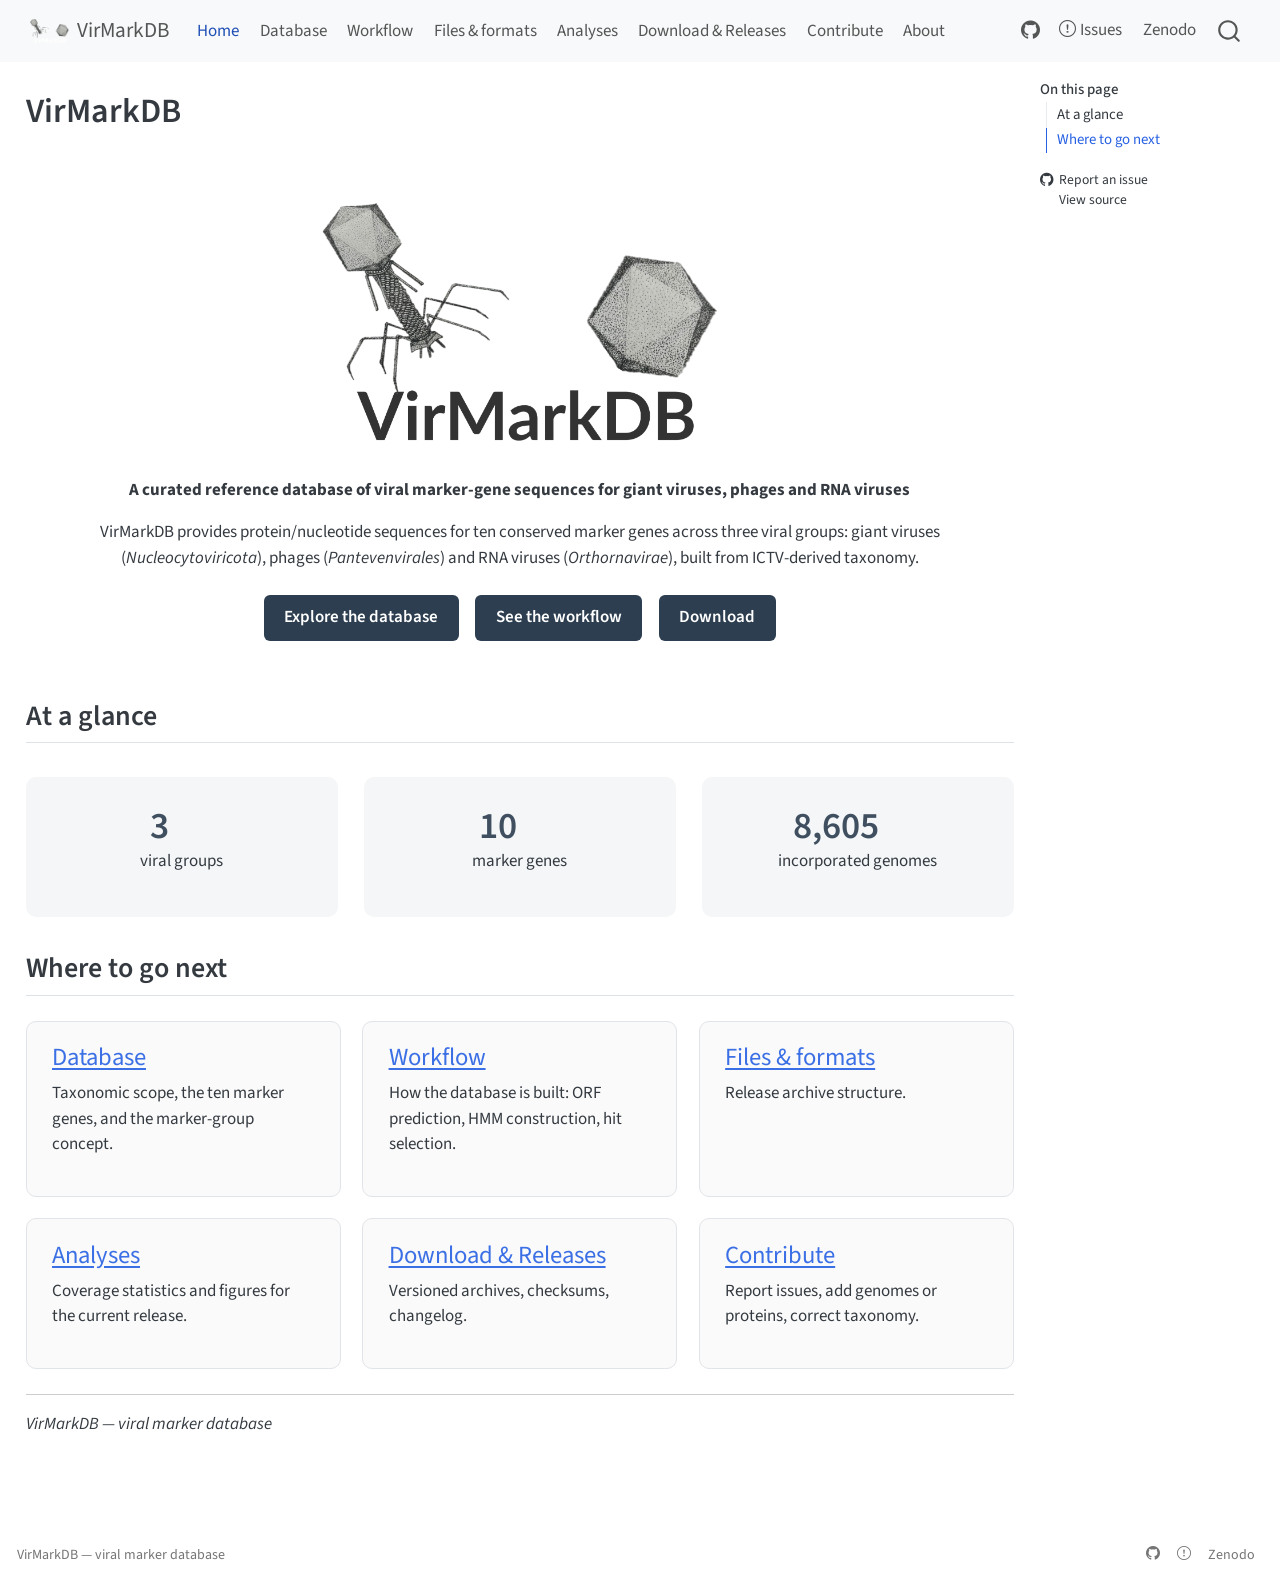
==== index.html @ 1d1b0b6d "Built site for gh-pages" ====
<!DOCTYPE html>
<html xmlns="http://www.w3.org/1999/xhtml" lang="en" xml:lang="en"><head>

<meta charset="utf-8">
<meta name="generator" content="quarto-1.6.42">

<meta name="viewport" content="width=device-width, initial-scale=1.0, user-scalable=yes">


<title>VirMarkDB</title>
<style>
code{white-space: pre-wrap;}
span.smallcaps{font-variant: small-caps;}
div.columns{display: flex; gap: min(4vw, 1.5em);}
div.column{flex: auto; overflow-x: auto;}
div.hanging-indent{margin-left: 1.5em; text-indent: -1.5em;}
ul.task-list{list-style: none;}
ul.task-list li input[type="checkbox"] {
  width: 0.8em;
  margin: 0 0.8em 0.2em -1em; /* quarto-specific, see https://github.com/quarto-dev/quarto-cli/issues/4556 */ 
  vertical-align: middle;
}
</style>


<script src="site_libs/quarto-nav/quarto-nav.js"></script>
<script src="site_libs/quarto-nav/headroom.min.js"></script>
<script src="site_libs/clipboard/clipboard.min.js"></script>
<script src="site_libs/quarto-search/autocomplete.umd.js"></script>
<script src="site_libs/quarto-search/fuse.min.js"></script>
<script src="site_libs/quarto-search/quarto-search.js"></script>
<meta name="quarto:offset" content="./">
<link href="./assets/logo_virmark_blank.png" rel="icon" type="image/png">
<script src="site_libs/quarto-html/quarto.js"></script>
<script src="site_libs/quarto-html/popper.min.js"></script>
<script src="site_libs/quarto-html/tippy.umd.min.js"></script>
<script src="site_libs/quarto-html/anchor.min.js"></script>
<link href="site_libs/quarto-html/tippy.css" rel="stylesheet">
<link href="site_libs/quarto-html/quarto-syntax-highlighting-2f5df379a58b258e96c21c0638c20c03.css" rel="stylesheet" id="quarto-text-highlighting-styles">
<script src="site_libs/bootstrap/bootstrap.min.js"></script>
<link href="site_libs/bootstrap/bootstrap-icons.css" rel="stylesheet">
<link href="site_libs/bootstrap/bootstrap-a5e256e5356073c5be481d0d0d0ba44e.min.css" rel="stylesheet" append-hash="true" id="quarto-bootstrap" data-mode="light">
<script id="quarto-search-options" type="application/json">{
  "location": "navbar",
  "copy-button": false,
  "collapse-after": 3,
  "panel-placement": "end",
  "type": "overlay",
  "limit": 50,
  "keyboard-shortcut": [
    "f",
    "/",
    "s"
  ],
  "show-item-context": false,
  "language": {
    "search-no-results-text": "No results",
    "search-matching-documents-text": "matching documents",
    "search-copy-link-title": "Copy link to search",
    "search-hide-matches-text": "Hide additional matches",
    "search-more-match-text": "more match in this document",
    "search-more-matches-text": "more matches in this document",
    "search-clear-button-title": "Clear",
    "search-text-placeholder": "",
    "search-detached-cancel-button-title": "Cancel",
    "search-submit-button-title": "Submit",
    "search-label": "Search"
  }
}</script>


<link rel="stylesheet" href="styles.css">
</head>

<body class="nav-fixed">

<div id="quarto-search-results"></div>
  <header id="quarto-header" class="headroom fixed-top">
    <nav class="navbar navbar-expand-lg " data-bs-theme="dark">
      <div class="navbar-container container-fluid">
      <div class="navbar-brand-container mx-auto">
    <a href="./index.html" class="navbar-brand navbar-brand-logo">
    <img src="./assets/logo_virmark_blank.png" alt="" class="navbar-logo">
    </a>
    <a class="navbar-brand" href="./index.html">
    <span class="navbar-title">VirMarkDB</span>
    </a>
  </div>
            <div id="quarto-search" class="" title="Search"></div>
          <button class="navbar-toggler" type="button" data-bs-toggle="collapse" data-bs-target="#navbarCollapse" aria-controls="navbarCollapse" role="menu" aria-expanded="false" aria-label="Toggle navigation" onclick="if (window.quartoToggleHeadroom) { window.quartoToggleHeadroom(); }">
  <span class="navbar-toggler-icon"></span>
</button>
          <div class="collapse navbar-collapse" id="navbarCollapse">
            <ul class="navbar-nav navbar-nav-scroll me-auto">
  <li class="nav-item">
    <a class="nav-link active" href="./index.html" aria-current="page"> 
<span class="menu-text">Home</span></a>
  </li>  
  <li class="nav-item">
    <a class="nav-link" href="./database.html"> 
<span class="menu-text">Database</span></a>
  </li>  
  <li class="nav-item">
    <a class="nav-link" href="./workflow.html"> 
<span class="menu-text">Workflow</span></a>
  </li>  
  <li class="nav-item">
    <a class="nav-link" href="./files-formats.html"> 
<span class="menu-text">Files &amp; formats</span></a>
  </li>  
  <li class="nav-item">
    <a class="nav-link" href="./analysis.html"> 
<span class="menu-text">Analyses</span></a>
  </li>  
  <li class="nav-item">
    <a class="nav-link" href="./releases.html"> 
<span class="menu-text">Download &amp; Releases</span></a>
  </li>  
  <li class="nav-item">
    <a class="nav-link" href="./contribute.html"> 
<span class="menu-text">Contribute</span></a>
  </li>  
  <li class="nav-item">
    <a class="nav-link" href="./about.html"> 
<span class="menu-text">About</span></a>
  </li>  
</ul>
            <ul class="navbar-nav navbar-nav-scroll ms-auto">
  <li class="nav-item compact">
    <a class="nav-link" href="https://github.com/Est-oup/VirMarkDB"> <i class="bi bi-github" role="img">
</i> 
<span class="menu-text"></span></a>
  </li>  
  <li class="nav-item">
    <a class="nav-link" href="https://github.com/Est-oup/VirMarkDB/issues"> <i class="bi bi-exclamation-circle" role="img">
</i> 
<span class="menu-text">Issues</span></a>
  </li>  
  <li class="nav-item">
    <a class="nav-link" href="https://zenodo.org/"> 
<span class="menu-text">Zenodo</span></a>
  </li>  
</ul>
          </div> <!-- /navcollapse -->
            <div class="quarto-navbar-tools">
</div>
      </div> <!-- /container-fluid -->
    </nav>
</header>
<!-- content -->
<div id="quarto-content" class="quarto-container page-columns page-rows-contents page-layout-full page-navbar">
<!-- sidebar -->
<!-- margin-sidebar -->
    <div id="quarto-margin-sidebar" class="sidebar margin-sidebar">
        <nav id="TOC" role="doc-toc" class="toc-active">
    <h2 id="toc-title">On this page</h2>
   
  <ul>
  <li><a href="#at-a-glance" id="toc-at-a-glance" class="nav-link active" data-scroll-target="#at-a-glance">At a glance</a></li>
  <li><a href="#where-to-go-next" id="toc-where-to-go-next" class="nav-link" data-scroll-target="#where-to-go-next">Where to go next</a></li>
  </ul>
<div class="toc-actions"><ul><li><a href="https://github.com/Est-oup/VirMarkDB/issues/new" class="toc-action"><i class="bi bi-github"></i>Report an issue</a></li><li><a href="https://github.com/Est-oup/VirMarkDB/blob/main/index.qmd" class="toc-action"><i class="bi empty"></i>View source</a></li></ul></div></nav>
    </div>
<!-- main -->
<main class="content column-page-left" id="quarto-document-content">

<header id="title-block-header" class="quarto-title-block default">
<div class="quarto-title">
<h1 class="title">VirMarkDB</h1>
</div>



<div class="quarto-title-meta column-page-left">

    
  
    
  </div>
  


</header>


<div class="hero-banner">
<div class="quarto-figure quarto-figure-center">
<figure class="figure">
<p><img src="assets/logo_virmark.png" class="img-fluid quarto-figure quarto-figure-center figure-img" width="400"></p>
</figure>
</div>
<p><strong>A curated reference database of viral marker-gene sequences for giant viruses, phages and RNA viruses</strong></p>
<p>VirMarkDB provides protein/nucleotide sequences for ten conserved marker genes across three viral groups: giant viruses (<em>Nucleocytoviricota</em>), phages (<em>Pantevenvirales</em>) and RNA viruses (<em>Orthornavirae</em>), built from ICTV-derived taxonomy.</p>
<p><a href="./database.html" class="btn-action">Explore the database</a> <a href="./workflow.html" class="btn-action">See the workflow</a> <a href="./releases.html" class="btn-action">Download</a></p>
</div>
<section id="at-a-glance" class="level2">
<h2 class="anchored" data-anchor-id="at-a-glance">At a glance</h2>
<div class="snapshot-grid">
<section id="section" class="level3 snapshot-card">
<h3 class="anchored" data-anchor-id="section">3</h3>
<p>viral groups</p>
</section>
<section id="section-1" class="level3 snapshot-card">
<h3 class="anchored" data-anchor-id="section-1">10</h3>
<p>marker genes</p>
</section>
<section id="section-2" class="level3 snapshot-card">
<h3 class="anchored" data-anchor-id="section-2">8,605</h3>
<p>incorporated genomes</p>
</section>
</div>
</section>
<section id="where-to-go-next" class="level2">
<h2 class="anchored" data-anchor-id="where-to-go-next">Where to go next</h2>
<div class="nav-grid">
<section id="database" class="level3 nav-card">
<h3 class="anchored" data-anchor-id="database"><a href="./database.html">Database</a></h3>
<p>Taxonomic scope, the ten marker genes, and the marker-group concept.</p>
</section>
<section id="workflow" class="level3 nav-card">
<h3 class="anchored" data-anchor-id="workflow"><a href="./workflow.html">Workflow</a></h3>
<p>How the database is built: ORF prediction, HMM construction, hit selection.</p>
</section>
<section id="files-formats" class="level3 nav-card">
<h3 class="anchored" data-anchor-id="files-formats"><a href="./files-formats.html">Files &amp; formats</a></h3>
<p>Release archive structure.</p>
</section>
<section id="analyses" class="level3 nav-card">
<h3 class="anchored" data-anchor-id="analyses"><a href="./analysis.html">Analyses</a></h3>
<p>Coverage statistics and figures for the current release.</p>
</section>
<section id="download-releases" class="level3 nav-card">
<h3 class="anchored" data-anchor-id="download-releases"><a href="./releases.html">Download &amp; Releases</a></h3>
<p>Versioned archives, checksums, changelog.</p>
</section>
<section id="contribute" class="level3 nav-card">
<h3 class="anchored" data-anchor-id="contribute"><a href="./contribute.html">Contribute</a></h3>
<p>Report issues, add genomes or proteins, correct taxonomy.</p>
</section>
</div>
<hr>
<p><em>VirMarkDB — viral marker database</em></p>


</section>

<a onclick="window.scrollTo(0, 0); return false;" role="button" id="quarto-back-to-top"><i class="bi bi-arrow-up"></i> Back to top</a></main> <!-- /main -->
<script id="quarto-html-after-body" type="application/javascript">
window.document.addEventListener("DOMContentLoaded", function (event) {
  const toggleBodyColorMode = (bsSheetEl) => {
    const mode = bsSheetEl.getAttribute("data-mode");
    const bodyEl = window.document.querySelector("body");
    if (mode === "dark") {
      bodyEl.classList.add("quarto-dark");
      bodyEl.classList.remove("quarto-light");
    } else {
      bodyEl.classList.add("quarto-light");
      bodyEl.classList.remove("quarto-dark");
    }
  }
  const toggleBodyColorPrimary = () => {
    const bsSheetEl = window.document.querySelector("link#quarto-bootstrap");
    if (bsSheetEl) {
      toggleBodyColorMode(bsSheetEl);
    }
  }
  toggleBodyColorPrimary();  
  const icon = "";
  const anchorJS = new window.AnchorJS();
  anchorJS.options = {
    placement: 'right',
    icon: icon
  };
  anchorJS.add('.anchored');
  const isCodeAnnotation = (el) => {
    for (const clz of el.classList) {
      if (clz.startsWith('code-annotation-')) {                     
        return true;
      }
    }
    return false;
  }
  const onCopySuccess = function(e) {
    // button target
    const button = e.trigger;
    // don't keep focus
    button.blur();
    // flash "checked"
    button.classList.add('code-copy-button-checked');
    var currentTitle = button.getAttribute("title");
    button.setAttribute("title", "Copied!");
    let tooltip;
    if (window.bootstrap) {
      button.setAttribute("data-bs-toggle", "tooltip");
      button.setAttribute("data-bs-placement", "left");
      button.setAttribute("data-bs-title", "Copied!");
      tooltip = new bootstrap.Tooltip(button, 
        { trigger: "manual", 
          customClass: "code-copy-button-tooltip",
          offset: [0, -8]});
      tooltip.show();    
    }
    setTimeout(function() {
      if (tooltip) {
        tooltip.hide();
        button.removeAttribute("data-bs-title");
        button.removeAttribute("data-bs-toggle");
        button.removeAttribute("data-bs-placement");
      }
      button.setAttribute("title", currentTitle);
      button.classList.remove('code-copy-button-checked');
    }, 1000);
    // clear code selection
    e.clearSelection();
  }
  const getTextToCopy = function(trigger) {
      const codeEl = trigger.previousElementSibling.cloneNode(true);
      for (const childEl of codeEl.children) {
        if (isCodeAnnotation(childEl)) {
          childEl.remove();
        }
      }
      return codeEl.innerText;
  }
  const clipboard = new window.ClipboardJS('.code-copy-button:not([data-in-quarto-modal])', {
    text: getTextToCopy
  });
  clipboard.on('success', onCopySuccess);
  if (window.document.getElementById('quarto-embedded-source-code-modal')) {
    const clipboardModal = new window.ClipboardJS('.code-copy-button[data-in-quarto-modal]', {
      text: getTextToCopy,
      container: window.document.getElementById('quarto-embedded-source-code-modal')
    });
    clipboardModal.on('success', onCopySuccess);
  }
    var localhostRegex = new RegExp(/^(?:http|https):\/\/localhost\:?[0-9]*\//);
    var mailtoRegex = new RegExp(/^mailto:/);
      var filterRegex = new RegExp("https:\/\/est-oup\.github\.io\/VirMarkDB\/");
    var isInternal = (href) => {
        return filterRegex.test(href) || localhostRegex.test(href) || mailtoRegex.test(href);
    }
    // Inspect non-navigation links and adorn them if external
 	var links = window.document.querySelectorAll('a[href]:not(.nav-link):not(.navbar-brand):not(.toc-action):not(.sidebar-link):not(.sidebar-item-toggle):not(.pagination-link):not(.no-external):not([aria-hidden]):not(.dropdown-item):not(.quarto-navigation-tool):not(.about-link)');
    for (var i=0; i<links.length; i++) {
      const link = links[i];
      if (!isInternal(link.href)) {
        // undo the damage that might have been done by quarto-nav.js in the case of
        // links that we want to consider external
        if (link.dataset.originalHref !== undefined) {
          link.href = link.dataset.originalHref;
        }
      }
    }
  function tippyHover(el, contentFn, onTriggerFn, onUntriggerFn) {
    const config = {
      allowHTML: true,
      maxWidth: 500,
      delay: 100,
      arrow: false,
      appendTo: function(el) {
          return el.parentElement;
      },
      interactive: true,
      interactiveBorder: 10,
      theme: 'quarto',
      placement: 'bottom-start',
    };
    if (contentFn) {
      config.content = contentFn;
    }
    if (onTriggerFn) {
      config.onTrigger = onTriggerFn;
    }
    if (onUntriggerFn) {
      config.onUntrigger = onUntriggerFn;
    }
    window.tippy(el, config); 
  }
  const noterefs = window.document.querySelectorAll('a[role="doc-noteref"]');
  for (var i=0; i<noterefs.length; i++) {
    const ref = noterefs[i];
    tippyHover(ref, function() {
      // use id or data attribute instead here
      let href = ref.getAttribute('data-footnote-href') || ref.getAttribute('href');
      try { href = new URL(href).hash; } catch {}
      const id = href.replace(/^#\/?/, "");
      const note = window.document.getElementById(id);
      if (note) {
        return note.innerHTML;
      } else {
        return "";
      }
    });
  }
  const xrefs = window.document.querySelectorAll('a.quarto-xref');
  const processXRef = (id, note) => {
    // Strip column container classes
    const stripColumnClz = (el) => {
      el.classList.remove("page-full", "page-columns");
      if (el.children) {
        for (const child of el.children) {
          stripColumnClz(child);
        }
      }
    }
    stripColumnClz(note)
    if (id === null || id.startsWith('sec-')) {
      // Special case sections, only their first couple elements
      const container = document.createElement("div");
      if (note.children && note.children.length > 2) {
        container.appendChild(note.children[0].cloneNode(true));
        for (let i = 1; i < note.children.length; i++) {
          const child = note.children[i];
          if (child.tagName === "P" && child.innerText === "") {
            continue;
          } else {
            container.appendChild(child.cloneNode(true));
            break;
          }
        }
        if (window.Quarto?.typesetMath) {
          window.Quarto.typesetMath(container);
        }
        return container.innerHTML
      } else {
        if (window.Quarto?.typesetMath) {
          window.Quarto.typesetMath(note);
        }
        return note.innerHTML;
      }
    } else {
      // Remove any anchor links if they are present
      const anchorLink = note.querySelector('a.anchorjs-link');
      if (anchorLink) {
        anchorLink.remove();
      }
      if (window.Quarto?.typesetMath) {
        window.Quarto.typesetMath(note);
      }
      if (note.classList.contains("callout")) {
        return note.outerHTML;
      } else {
        return note.innerHTML;
      }
    }
  }
  for (var i=0; i<xrefs.length; i++) {
    const xref = xrefs[i];
    tippyHover(xref, undefined, function(instance) {
      instance.disable();
      let url = xref.getAttribute('href');
      let hash = undefined; 
      if (url.startsWith('#')) {
        hash = url;
      } else {
        try { hash = new URL(url).hash; } catch {}
      }
      if (hash) {
        const id = hash.replace(/^#\/?/, "");
        const note = window.document.getElementById(id);
        if (note !== null) {
          try {
            const html = processXRef(id, note.cloneNode(true));
            instance.setContent(html);
          } finally {
            instance.enable();
            instance.show();
          }
        } else {
          // See if we can fetch this
          fetch(url.split('#')[0])
          .then(res => res.text())
          .then(html => {
            const parser = new DOMParser();
            const htmlDoc = parser.parseFromString(html, "text/html");
            const note = htmlDoc.getElementById(id);
            if (note !== null) {
              const html = processXRef(id, note);
              instance.setContent(html);
            } 
          }).finally(() => {
            instance.enable();
            instance.show();
          });
        }
      } else {
        // See if we can fetch a full url (with no hash to target)
        // This is a special case and we should probably do some content thinning / targeting
        fetch(url)
        .then(res => res.text())
        .then(html => {
          const parser = new DOMParser();
          const htmlDoc = parser.parseFromString(html, "text/html");
          const note = htmlDoc.querySelector('main.content');
          if (note !== null) {
            // This should only happen for chapter cross references
            // (since there is no id in the URL)
            // remove the first header
            if (note.children.length > 0 && note.children[0].tagName === "HEADER") {
              note.children[0].remove();
            }
            const html = processXRef(null, note);
            instance.setContent(html);
          } 
        }).finally(() => {
          instance.enable();
          instance.show();
        });
      }
    }, function(instance) {
    });
  }
      let selectedAnnoteEl;
      const selectorForAnnotation = ( cell, annotation) => {
        let cellAttr = 'data-code-cell="' + cell + '"';
        let lineAttr = 'data-code-annotation="' +  annotation + '"';
        const selector = 'span[' + cellAttr + '][' + lineAttr + ']';
        return selector;
      }
      const selectCodeLines = (annoteEl) => {
        const doc = window.document;
        const targetCell = annoteEl.getAttribute("data-target-cell");
        const targetAnnotation = annoteEl.getAttribute("data-target-annotation");
        const annoteSpan = window.document.querySelector(selectorForAnnotation(targetCell, targetAnnotation));
        const lines = annoteSpan.getAttribute("data-code-lines").split(",");
        const lineIds = lines.map((line) => {
          return targetCell + "-" + line;
        })
        let top = null;
        let height = null;
        let parent = null;
        if (lineIds.length > 0) {
            //compute the position of the single el (top and bottom and make a div)
            const el = window.document.getElementById(lineIds[0]);
            top = el.offsetTop;
            height = el.offsetHeight;
            parent = el.parentElement.parentElement;
          if (lineIds.length > 1) {
            const lastEl = window.document.getElementById(lineIds[lineIds.length - 1]);
            const bottom = lastEl.offsetTop + lastEl.offsetHeight;
            height = bottom - top;
          }
          if (top !== null && height !== null && parent !== null) {
            // cook up a div (if necessary) and position it 
            let div = window.document.getElementById("code-annotation-line-highlight");
            if (div === null) {
              div = window.document.createElement("div");
              div.setAttribute("id", "code-annotation-line-highlight");
              div.style.position = 'absolute';
              parent.appendChild(div);
            }
            div.style.top = top - 2 + "px";
            div.style.height = height + 4 + "px";
            div.style.left = 0;
            let gutterDiv = window.document.getElementById("code-annotation-line-highlight-gutter");
            if (gutterDiv === null) {
              gutterDiv = window.document.createElement("div");
              gutterDiv.setAttribute("id", "code-annotation-line-highlight-gutter");
              gutterDiv.style.position = 'absolute';
              const codeCell = window.document.getElementById(targetCell);
              const gutter = codeCell.querySelector('.code-annotation-gutter');
              gutter.appendChild(gutterDiv);
            }
            gutterDiv.style.top = top - 2 + "px";
            gutterDiv.style.height = height + 4 + "px";
          }
          selectedAnnoteEl = annoteEl;
        }
      };
      const unselectCodeLines = () => {
        const elementsIds = ["code-annotation-line-highlight", "code-annotation-line-highlight-gutter"];
        elementsIds.forEach((elId) => {
          const div = window.document.getElementById(elId);
          if (div) {
            div.remove();
          }
        });
        selectedAnnoteEl = undefined;
      };
        // Handle positioning of the toggle
    window.addEventListener(
      "resize",
      throttle(() => {
        elRect = undefined;
        if (selectedAnnoteEl) {
          selectCodeLines(selectedAnnoteEl);
        }
      }, 10)
    );
    function throttle(fn, ms) {
    let throttle = false;
    let timer;
      return (...args) => {
        if(!throttle) { // first call gets through
            fn.apply(this, args);
            throttle = true;
        } else { // all the others get throttled
            if(timer) clearTimeout(timer); // cancel #2
            timer = setTimeout(() => {
              fn.apply(this, args);
              timer = throttle = false;
            }, ms);
        }
      };
    }
      // Attach click handler to the DT
      const annoteDls = window.document.querySelectorAll('dt[data-target-cell]');
      for (const annoteDlNode of annoteDls) {
        annoteDlNode.addEventListener('click', (event) => {
          const clickedEl = event.target;
          if (clickedEl !== selectedAnnoteEl) {
            unselectCodeLines();
            const activeEl = window.document.querySelector('dt[data-target-cell].code-annotation-active');
            if (activeEl) {
              activeEl.classList.remove('code-annotation-active');
            }
            selectCodeLines(clickedEl);
            clickedEl.classList.add('code-annotation-active');
          } else {
            // Unselect the line
            unselectCodeLines();
            clickedEl.classList.remove('code-annotation-active');
          }
        });
      }
  const findCites = (el) => {
    const parentEl = el.parentElement;
    if (parentEl) {
      const cites = parentEl.dataset.cites;
      if (cites) {
        return {
          el,
          cites: cites.split(' ')
        };
      } else {
        return findCites(el.parentElement)
      }
    } else {
      return undefined;
    }
  };
  var bibliorefs = window.document.querySelectorAll('a[role="doc-biblioref"]');
  for (var i=0; i<bibliorefs.length; i++) {
    const ref = bibliorefs[i];
    const citeInfo = findCites(ref);
    if (citeInfo) {
      tippyHover(citeInfo.el, function() {
        var popup = window.document.createElement('div');
        citeInfo.cites.forEach(function(cite) {
          var citeDiv = window.document.createElement('div');
          citeDiv.classList.add('hanging-indent');
          citeDiv.classList.add('csl-entry');
          var biblioDiv = window.document.getElementById('ref-' + cite);
          if (biblioDiv) {
            citeDiv.innerHTML = biblioDiv.innerHTML;
          }
          popup.appendChild(citeDiv);
        });
        return popup.innerHTML;
      });
    }
  }
});
</script>
</div> <!-- /content -->
<footer class="footer">
  <div class="nav-footer">
    <div class="nav-footer-left">
<p>VirMarkDB — viral marker database</p>
</div>   
    <div class="nav-footer-center">
      &nbsp;
    <div class="toc-actions d-sm-block d-md-none"><ul><li><a href="https://github.com/Est-oup/VirMarkDB/issues/new" class="toc-action"><i class="bi bi-github"></i>Report an issue</a></li><li><a href="https://github.com/Est-oup/VirMarkDB/blob/main/index.qmd" class="toc-action"><i class="bi empty"></i>View source</a></li></ul></div></div>
    <div class="nav-footer-right">
      <ul class="footer-items list-unstyled">
    <li class="nav-item compact">
    <a class="nav-link" href="https://github.com/Est-oup/VirMarkDB">
      <i class="bi bi-github" role="img">
</i> 
    </a>
  </li>  
    <li class="nav-item compact">
    <a class="nav-link" href="https://github.com/Est-oup/VirMarkDB/issues">
      <i class="bi bi-exclamation-circle" role="img">
</i> 
    </a>
  </li>  
    <li class="nav-item">
    <a class="nav-link" href="https://zenodo.org/">
<p>Zenodo</p>
</a>
  </li>  
</ul>
    </div>
  </div>
</footer>




</body></html>
---- site_libs/quarto-html/tippy.css ----
.tippy-box[data-animation=fade][data-state=hidden]{opacity:0}[data-tippy-root]{max-width:calc(100vw - 10px)}.tippy-box{position:relative;background-color:#333;color:#fff;border-radius:4px;font-size:14px;line-height:1.4;white-space:normal;outline:0;transition-property:transform,visibility,opacity}.tippy-box[data-placement^=top]>.tippy-arrow{bottom:0}.tippy-box[data-placement^=top]>.tippy-arrow:before{bottom:-7px;left:0;border-width:8px 8px 0;border-top-color:initial;transform-origin:center top}.tippy-box[data-placement^=bottom]>.tippy-arrow{top:0}.tippy-box[data-placement^=bottom]>.tippy-arrow:before{top:-7px;left:0;border-width:0 8px 8px;border-bottom-color:initial;transform-origin:center bottom}.tippy-box[data-placement^=left]>.tippy-arrow{right:0}.tippy-box[data-placement^=left]>.tippy-arrow:before{border-width:8px 0 8px 8px;border-left-color:initial;right:-7px;transform-origin:center left}.tippy-box[data-placement^=right]>.tippy-arrow{left:0}.tippy-box[data-placement^=right]>.tippy-arrow:before{left:-7px;border-width:8px 8px 8px 0;border-right-color:initial;transform-origin:center right}.tippy-box[data-inertia][data-state=visible]{transition-timing-function:cubic-bezier(.54,1.5,.38,1.11)}.tippy-arrow{width:16px;height:16px;color:#333}.tippy-arrow:before{content:"";position:absolute;border-color:transparent;border-style:solid}.tippy-content{position:relative;padding:5px 9px;z-index:1}
---- site_libs/quarto-html/quarto-syntax-highlighting-2f5df379a58b258e96c21c0638c20c03.css ----
/* quarto syntax highlight colors */
:root {
  --quarto-hl-ot-color: #003B4F;
  --quarto-hl-at-color: #657422;
  --quarto-hl-ss-color: #20794D;
  --quarto-hl-an-color: #5E5E5E;
  --quarto-hl-fu-color: #4758AB;
  --quarto-hl-st-color: #20794D;
  --quarto-hl-cf-color: #003B4F;
  --quarto-hl-op-color: #5E5E5E;
  --quarto-hl-er-color: #AD0000;
  --quarto-hl-bn-color: #AD0000;
  --quarto-hl-al-color: #AD0000;
  --quarto-hl-va-color: #111111;
  --quarto-hl-bu-color: inherit;
  --quarto-hl-ex-color: inherit;
  --quarto-hl-pp-color: #AD0000;
  --quarto-hl-in-color: #5E5E5E;
  --quarto-hl-vs-color: #20794D;
  --quarto-hl-wa-color: #5E5E5E;
  --quarto-hl-do-color: #5E5E5E;
  --quarto-hl-im-color: #00769E;
  --quarto-hl-ch-color: #20794D;
  --quarto-hl-dt-color: #AD0000;
  --quarto-hl-fl-color: #AD0000;
  --quarto-hl-co-color: #5E5E5E;
  --quarto-hl-cv-color: #5E5E5E;
  --quarto-hl-cn-color: #8f5902;
  --quarto-hl-sc-color: #5E5E5E;
  --quarto-hl-dv-color: #AD0000;
  --quarto-hl-kw-color: #003B4F;
}

/* other quarto variables */
:root {
  --quarto-font-monospace: SFMono-Regular, Menlo, Monaco, Consolas, "Liberation Mono", "Courier New", monospace;
}

pre > code.sourceCode > span {
  color: #003B4F;
}

code span {
  color: #003B4F;
}

code.sourceCode > span {
  color: #003B4F;
}

div.sourceCode,
div.sourceCode pre.sourceCode {
  color: #003B4F;
}

code span.ot {
  color: #003B4F;
  font-style: inherit;
}

code span.at {
  color: #657422;
  font-style: inherit;
}

code span.ss {
  color: #20794D;
  font-style: inherit;
}

code span.an {
  color: #5E5E5E;
  font-style: inherit;
}

code span.fu {
  color: #4758AB;
  font-style: inherit;
}

code span.st {
  color: #20794D;
  font-style: inherit;
}

code span.cf {
  color: #003B4F;
  font-weight: bold;
  font-style: inherit;
}

code span.op {
  color: #5E5E5E;
  font-style: inherit;
}

code span.er {
  color: #AD0000;
  font-style: inherit;
}

code span.bn {
  color: #AD0000;
  font-style: inherit;
}

code span.al {
  color: #AD0000;
  font-style: inherit;
}

code span.va {
  color: #111111;
  font-style: inherit;
}

code span.bu {
  font-style: inherit;
}

code span.ex {
  font-style: inherit;
}

code span.pp {
  color: #AD0000;
  font-style: inherit;
}

code span.in {
  color: #5E5E5E;
  font-style: inherit;
}

code span.vs {
  color: #20794D;
  font-style: inherit;
}

code span.wa {
  color: #5E5E5E;
  font-style: italic;
}

code span.do {
  color: #5E5E5E;
  font-style: italic;
}

code span.im {
  color: #00769E;
  font-style: inherit;
}

code span.ch {
  color: #20794D;
  font-style: inherit;
}

code span.dt {
  color: #AD0000;
  font-style: inherit;
}

code span.fl {
  color: #AD0000;
  font-style: inherit;
}

code span.co {
  color: #5E5E5E;
  font-style: inherit;
}

code span.cv {
  color: #5E5E5E;
  font-style: italic;
}

code span.cn {
  color: #8f5902;
  font-style: inherit;
}

code span.sc {
  color: #5E5E5E;
  font-style: inherit;
}

code span.dv {
  color: #AD0000;
  font-style: inherit;
}

code span.kw {
  color: #003B4F;
  font-weight: bold;
  font-style: inherit;
}

.prevent-inlining {
  content: "</";
}

/*# sourceMappingURL=35eb38a806ee71ea6d2563be2308c832.css.map */
---- styles.css ----
.hero-banner {
  text-align: center;
  padding: 3rem 1rem 2rem;
}

.hero-banner h1 {
  font-size: 2.6rem;
  margin-bottom: 0.5rem;
}

.btn-action {
  display: inline-block;
  margin: 0.4rem 0.4rem;
  padding: 0.6rem 1.2rem;
  border-radius: 6px;
  background-color: #2c3e50;
  color: #fff !important;
  text-decoration: none !important;
  font-weight: 600;
  transition: background-color 0.15s ease-in-out;
}

.btn-action:hover {
  background-color: #1a242f;
}

.snapshot-grid {
  display: grid;
  grid-template-columns: repeat(auto-fit, minmax(160px, 1fr));
  gap: 1.5rem;
  margin: 2rem 0;
  text-align: center;
}

.snapshot-card {
  padding: 1.5rem 1rem;
  border-radius: 10px;
  background-color: #f4f6f8;
}

.snapshot-card h3 {
  font-size: 2.2rem;
  margin: 0;
  color: #2c3e50;
}

.nav-grid {
  display: grid;
  grid-template-columns: repeat(auto-fit, minmax(240px, 1fr));
  gap: 1.25rem;
  margin: 1.5rem 0;
}

.nav-card {
  padding: 1.25rem 1.5rem;
  border: 1px solid #e1e4e8;
  background-color: #fafafa;
  border-radius: 10px;
  transition: box-shadow 0.15s ease-in-out;
}

.nav-card:hover {
  box-shadow: 0 2px 10px rgba(0, 0, 0, 0.08);
}

.nav-card h3 {
  margin-top: 0;
}

.pipeline-steps p strong:first-child {
  color: #2c3e50;
}
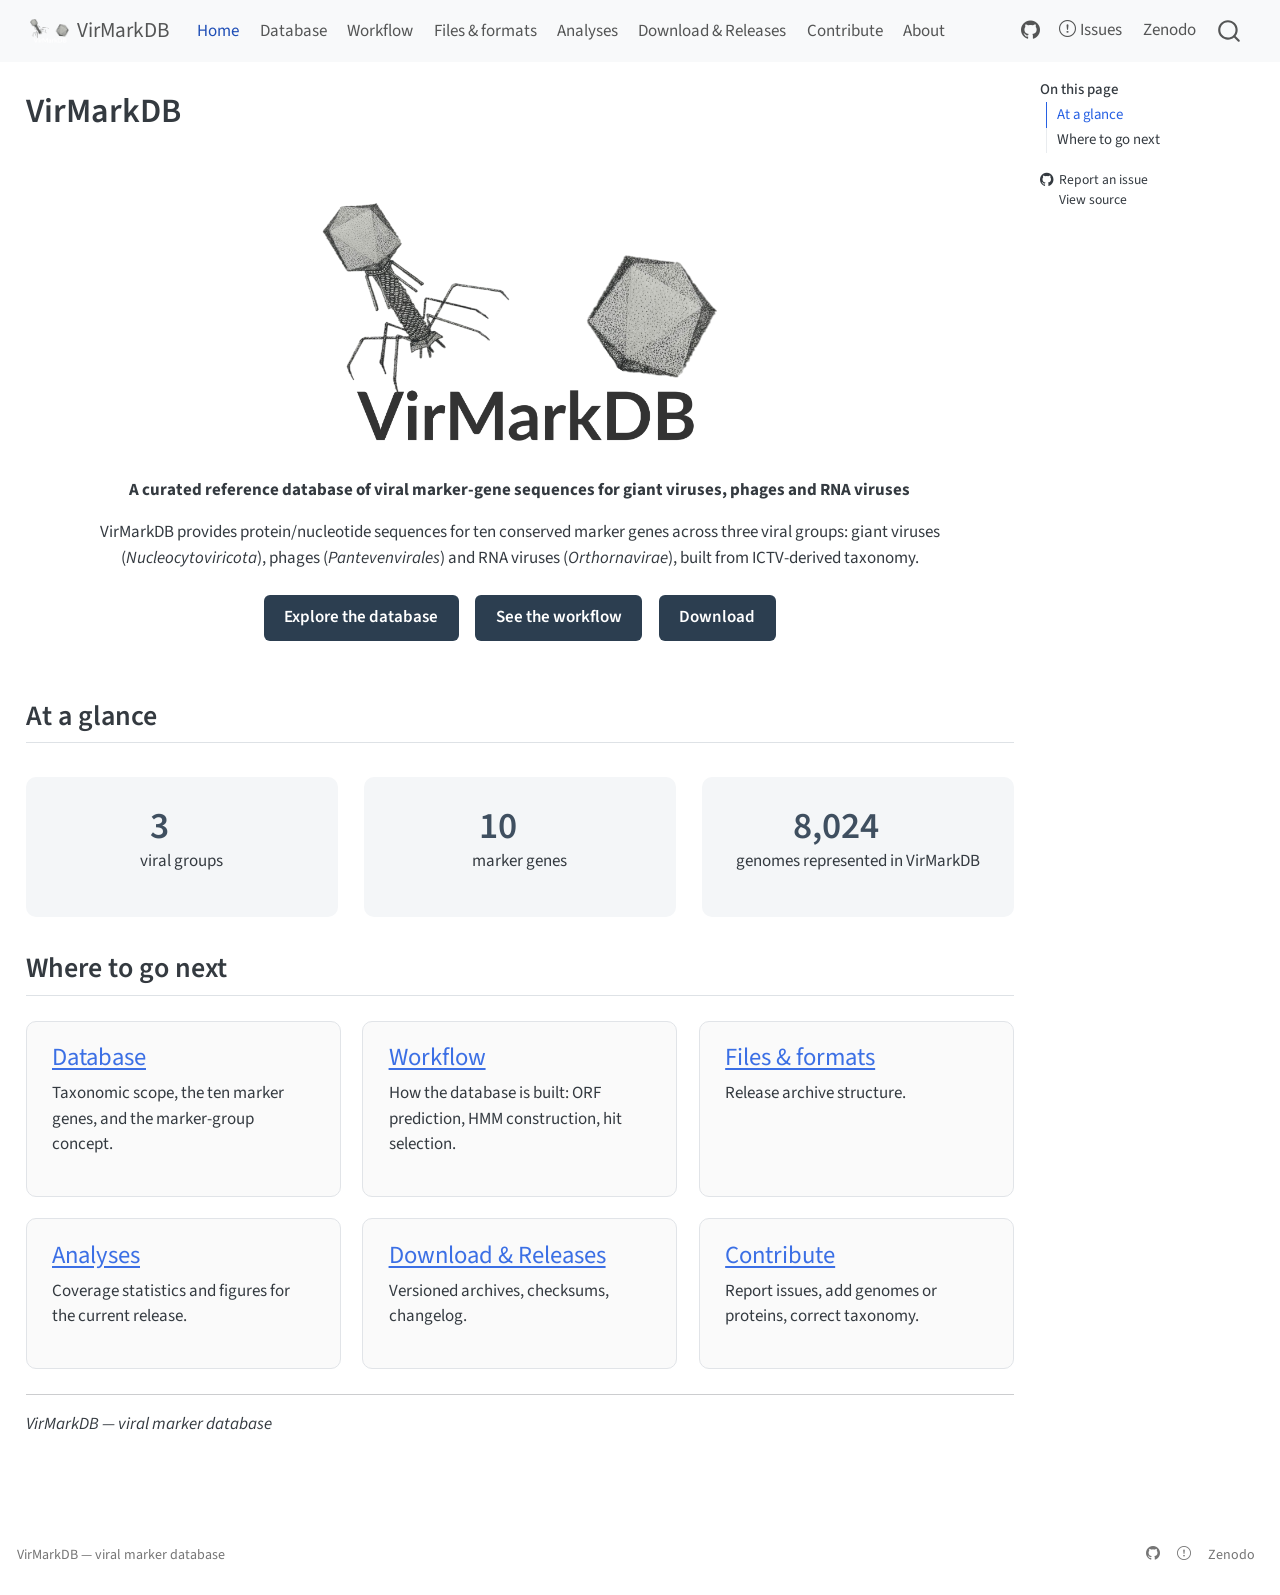
==== commit 051710d3: "Built site for gh-pages" ====
--- a/index.html
+++ b/index.html
@@ -127,17 +127,17 @@
 </ul>
             <ul class="navbar-nav navbar-nav-scroll ms-auto">
   <li class="nav-item compact">
-    <a class="nav-link" href="https://github.com/Est-oup/VirMarkDB"> <i class="bi bi-github" role="img">
+    <a class="nav-link" href="https://github.com/virmarkdb/VirMarkDB"> <i class="bi bi-github" role="img">
 </i> 
 <span class="menu-text"></span></a>
   </li>  
   <li class="nav-item">
-    <a class="nav-link" href="https://github.com/Est-oup/VirMarkDB/issues"> <i class="bi bi-exclamation-circle" role="img">
+    <a class="nav-link" href="https://github.com/virmarkdb/VirMarkDB/issues"> <i class="bi bi-exclamation-circle" role="img">
 </i> 
 <span class="menu-text">Issues</span></a>
   </li>  
   <li class="nav-item">
-    <a class="nav-link" href="https://zenodo.org/"> 
+    <a class="nav-link" href="https://doi.org/10.5281/zenodo.23605715"> 
 <span class="menu-text">Zenodo</span></a>
   </li>  
 </ul>
@@ -159,7 +159,7 @@
   <li><a href="#at-a-glance" id="toc-at-a-glance" class="nav-link active" data-scroll-target="#at-a-glance">At a glance</a></li>
   <li><a href="#where-to-go-next" id="toc-where-to-go-next" class="nav-link" data-scroll-target="#where-to-go-next">Where to go next</a></li>
   </ul>
-<div class="toc-actions"><ul><li><a href="https://github.com/Est-oup/VirMarkDB/issues/new" class="toc-action"><i class="bi bi-github"></i>Report an issue</a></li><li><a href="https://github.com/Est-oup/VirMarkDB/blob/main/index.qmd" class="toc-action"><i class="bi empty"></i>View source</a></li></ul></div></nav>
+<div class="toc-actions"><ul><li><a href="https://github.com/virmarkdb/VirMarkDB/issues/new" class="toc-action"><i class="bi bi-github"></i>Report an issue</a></li><li><a href="https://github.com/virmarkdb/VirMarkDB/blob/main/index.qmd" class="toc-action"><i class="bi empty"></i>View source</a></li></ul></div></nav>
     </div>
 <!-- main -->
 <main class="content column-page-left" id="quarto-document-content">
@@ -205,8 +205,8 @@
 <p>marker genes</p>
 </section>
 <section id="section-2" class="level3 snapshot-card">
-<h3 class="anchored" data-anchor-id="section-2">8,605</h3>
-<p>incorporated genomes</p>
+<h3 class="anchored" data-anchor-id="section-2">8,024</h3>
+<p>genomes represented in VirMarkDB</p>
 </section>
 </div>
 </section>
@@ -335,7 +335,7 @@
   }
     var localhostRegex = new RegExp(/^(?:http|https):\/\/localhost\:?[0-9]*\//);
     var mailtoRegex = new RegExp(/^mailto:/);
-      var filterRegex = new RegExp("https:\/\/est-oup\.github\.io\/VirMarkDB\/");
+      var filterRegex = new RegExp("https:\/\/virmarkdb\.github\.io\/VirMarkDB\/");
     var isInternal = (href) => {
         return filterRegex.test(href) || localhostRegex.test(href) || mailtoRegex.test(href);
     }
@@ -670,23 +670,23 @@
 </div>   
     <div class="nav-footer-center">
       &nbsp;
-    <div class="toc-actions d-sm-block d-md-none"><ul><li><a href="https://github.com/Est-oup/VirMarkDB/issues/new" class="toc-action"><i class="bi bi-github"></i>Report an issue</a></li><li><a href="https://github.com/Est-oup/VirMarkDB/blob/main/index.qmd" class="toc-action"><i class="bi empty"></i>View source</a></li></ul></div></div>
+    <div class="toc-actions d-sm-block d-md-none"><ul><li><a href="https://github.com/virmarkdb/VirMarkDB/issues/new" class="toc-action"><i class="bi bi-github"></i>Report an issue</a></li><li><a href="https://github.com/virmarkdb/VirMarkDB/blob/main/index.qmd" class="toc-action"><i class="bi empty"></i>View source</a></li></ul></div></div>
     <div class="nav-footer-right">
       <ul class="footer-items list-unstyled">
     <li class="nav-item compact">
-    <a class="nav-link" href="https://github.com/Est-oup/VirMarkDB">
+    <a class="nav-link" href="https://github.com/virmarkdb/VirMarkDB">
       <i class="bi bi-github" role="img">
 </i> 
     </a>
   </li>  
     <li class="nav-item compact">
-    <a class="nav-link" href="https://github.com/Est-oup/VirMarkDB/issues">
+    <a class="nav-link" href="https://github.com/virmarkdb/VirMarkDB/issues">
       <i class="bi bi-exclamation-circle" role="img">
 </i> 
     </a>
   </li>  
     <li class="nav-item">
-    <a class="nav-link" href="https://zenodo.org/">
+    <a class="nav-link" href="https://doi.org/10.5281/zenodo.23605715">
 <p>Zenodo</p>
 </a>
   </li>  
--- a/styles.css
+++ b/styles.css
@@ -69,4 +69,4 @@
 
 .pipeline-steps p strong:first-child {
   color: #2c3e50;
-}
+}
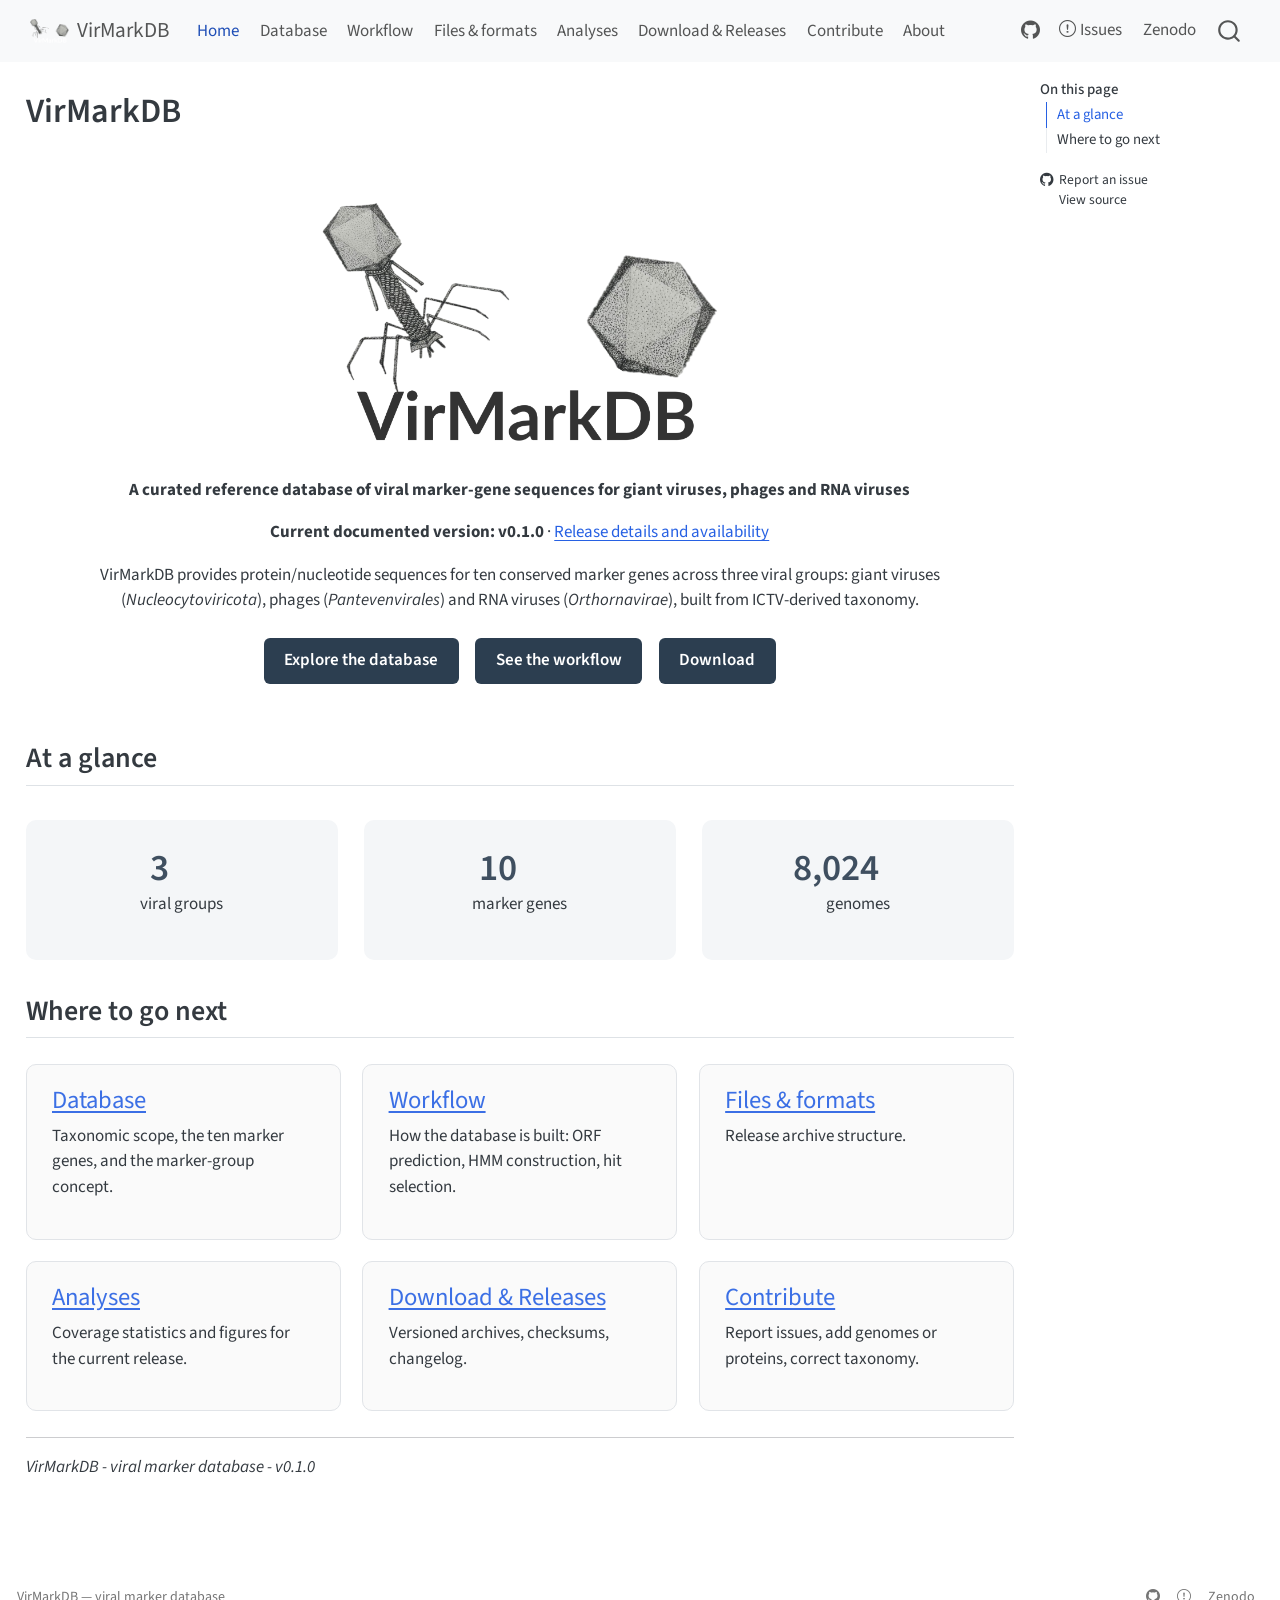
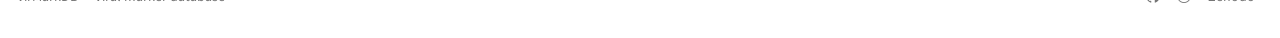
==== commit 2327ded0: "Built site for gh-pages" ====
--- a/index.html
+++ b/index.html
@@ -190,6 +190,7 @@
 </figure>
 </div>
 <p><strong>A curated reference database of viral marker-gene sequences for giant viruses, phages and RNA viruses</strong></p>
+<p><strong>Current documented version: v0.1.0</strong> · <a href="./releases.html">Release details and availability</a></p>
 <p>VirMarkDB provides protein/nucleotide sequences for ten conserved marker genes across three viral groups: giant viruses (<em>Nucleocytoviricota</em>), phages (<em>Pantevenvirales</em>) and RNA viruses (<em>Orthornavirae</em>), built from ICTV-derived taxonomy.</p>
 <p><a href="./database.html" class="btn-action">Explore the database</a> <a href="./workflow.html" class="btn-action">See the workflow</a> <a href="./releases.html" class="btn-action">Download</a></p>
 </div>
@@ -206,7 +207,7 @@
 </section>
 <section id="section-2" class="level3 snapshot-card">
 <h3 class="anchored" data-anchor-id="section-2">8,024</h3>
-<p>genomes represented in VirMarkDB</p>
+<p>genomes</p>
 </section>
 </div>
 </section>
@@ -239,7 +240,7 @@
 </section>
 </div>
 <hr>
-<p><em>VirMarkDB — viral marker database</em></p>
+<p><em>VirMarkDB - viral marker database - v0.1.0</em></p>
 
 
 </section>
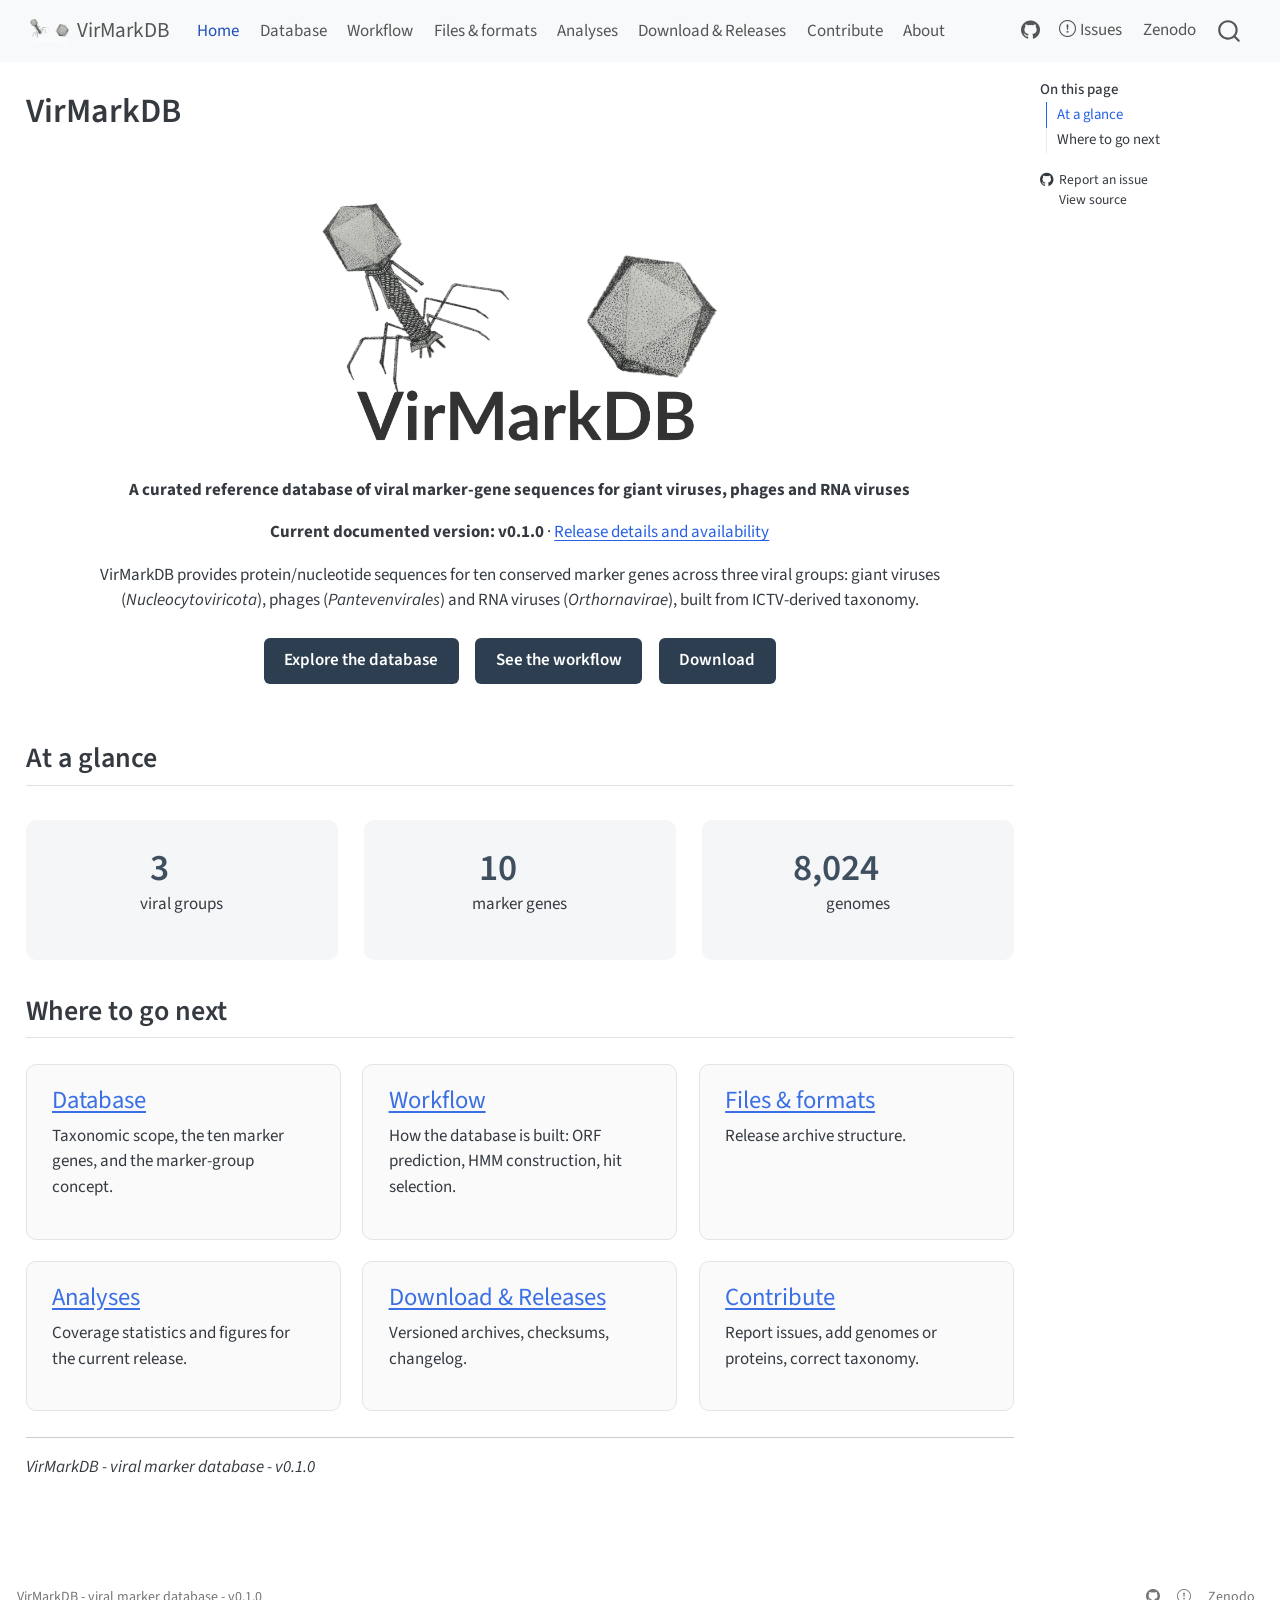
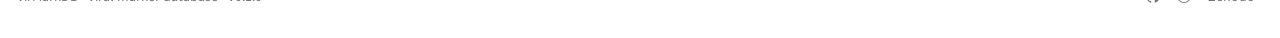
==== commit e747aee0: "Built site for gh-pages" ====
--- a/index.html
+++ b/index.html
@@ -667,7 +667,7 @@
 <footer class="footer">
   <div class="nav-footer">
     <div class="nav-footer-left">
-<p>VirMarkDB — viral marker database</p>
+<p>VirMarkDB - viral marker database - v0.1.0</p>
 </div>   
     <div class="nav-footer-center">
       &nbsp;
@@ -675,13 +675,13 @@
     <div class="nav-footer-right">
       <ul class="footer-items list-unstyled">
     <li class="nav-item compact">
-    <a class="nav-link" href="https://github.com/virmarkdb/VirMarkDB">
+    <a class="nav-link" href="https://github.com/VirMarkDB/VirMarkDB">
       <i class="bi bi-github" role="img">
 </i> 
     </a>
   </li>  
     <li class="nav-item compact">
-    <a class="nav-link" href="https://github.com/virmarkdb/VirMarkDB/issues">
+    <a class="nav-link" href="https://github.com/VirMarkDB/VirMarkDB/issues">
       <i class="bi bi-exclamation-circle" role="img">
 </i> 
     </a>
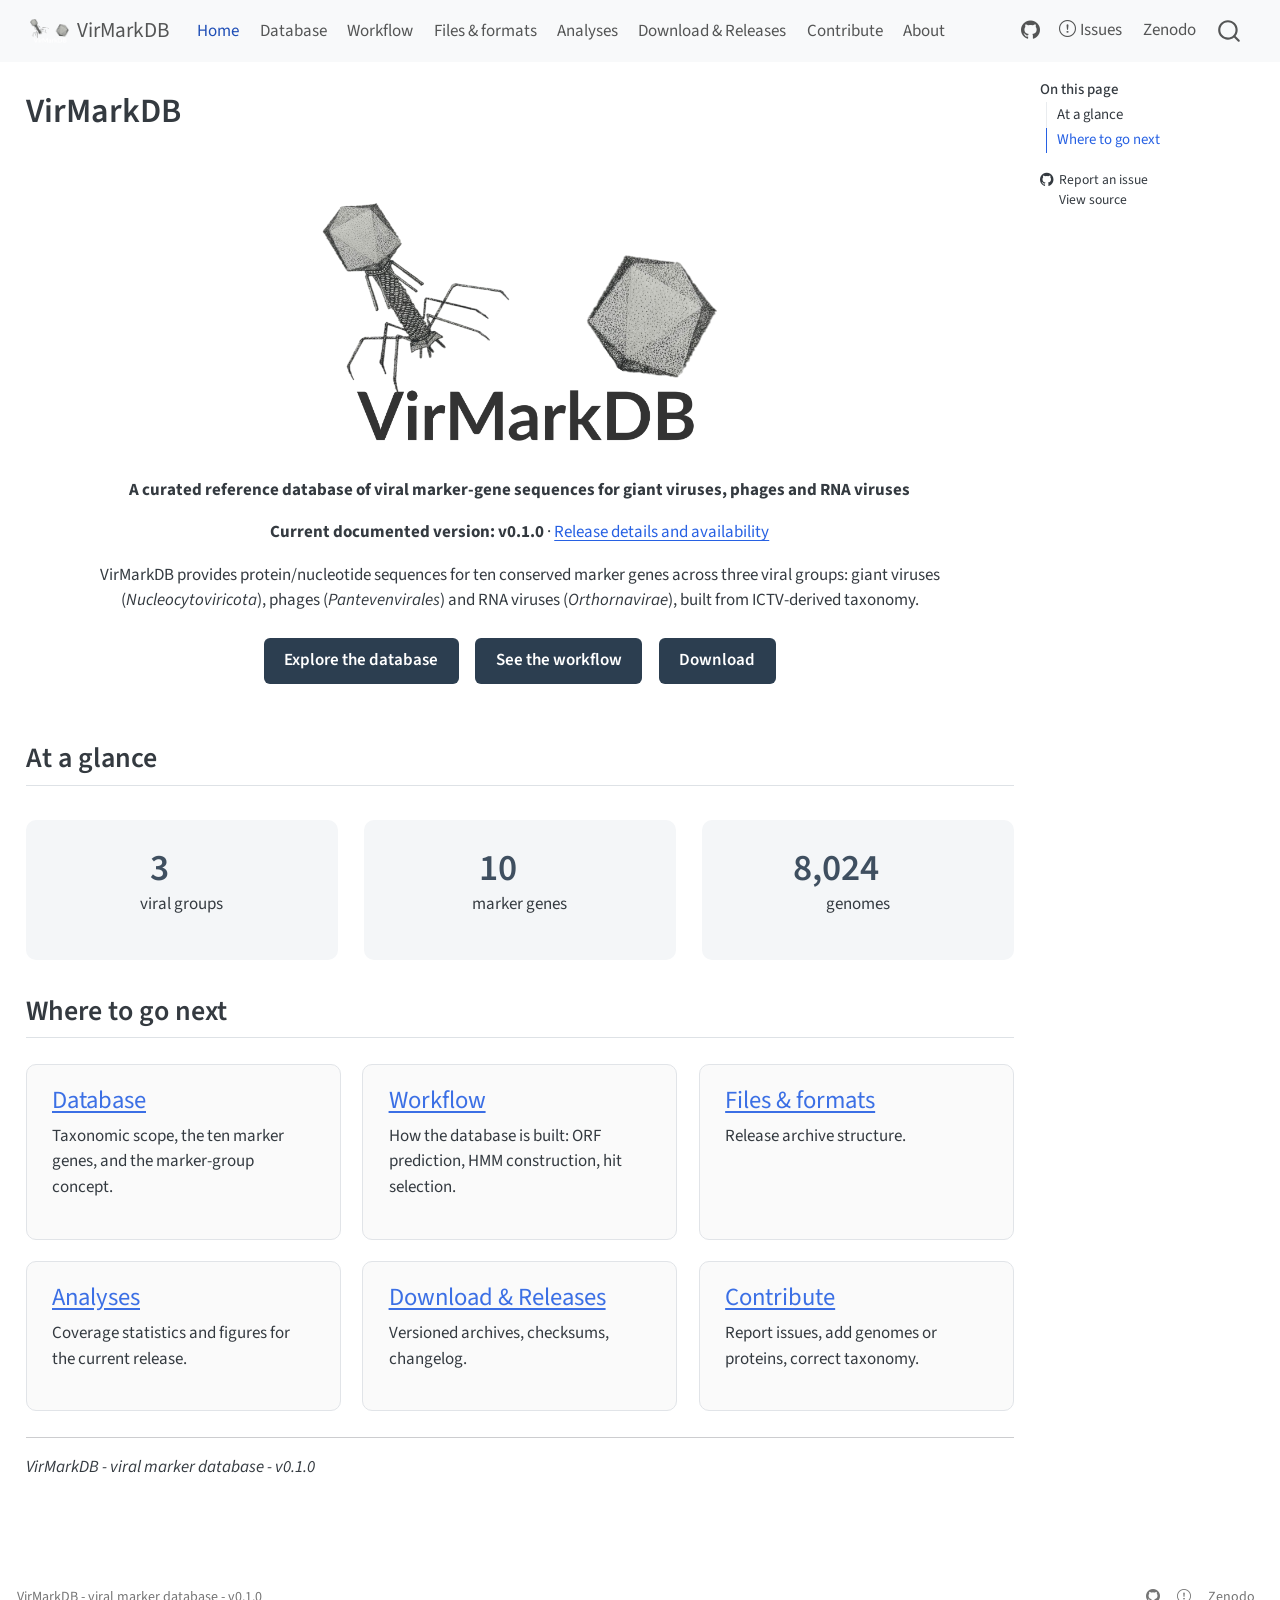
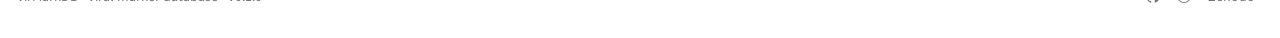
==== commit 5b4c0252: "Built site for gh-pages" ====
--- a/index.html
+++ b/index.html
@@ -137,7 +137,7 @@
 <span class="menu-text">Issues</span></a>
   </li>  
   <li class="nav-item">
-    <a class="nav-link" href="https://doi.org/10.5281/zenodo.23605715"> 
+    <a class="nav-link" href="https://doi.org/10.5281/zenodo.23712240"> 
 <span class="menu-text">Zenodo</span></a>
   </li>  
 </ul>
@@ -687,7 +687,7 @@
     </a>
   </li>  
     <li class="nav-item">
-    <a class="nav-link" href="https://doi.org/10.5281/zenodo.23605715">
+    <a class="nav-link" href="https://doi.org/10.5281/zenodo.23712240">
 <p>Zenodo</p>
 </a>
   </li>  
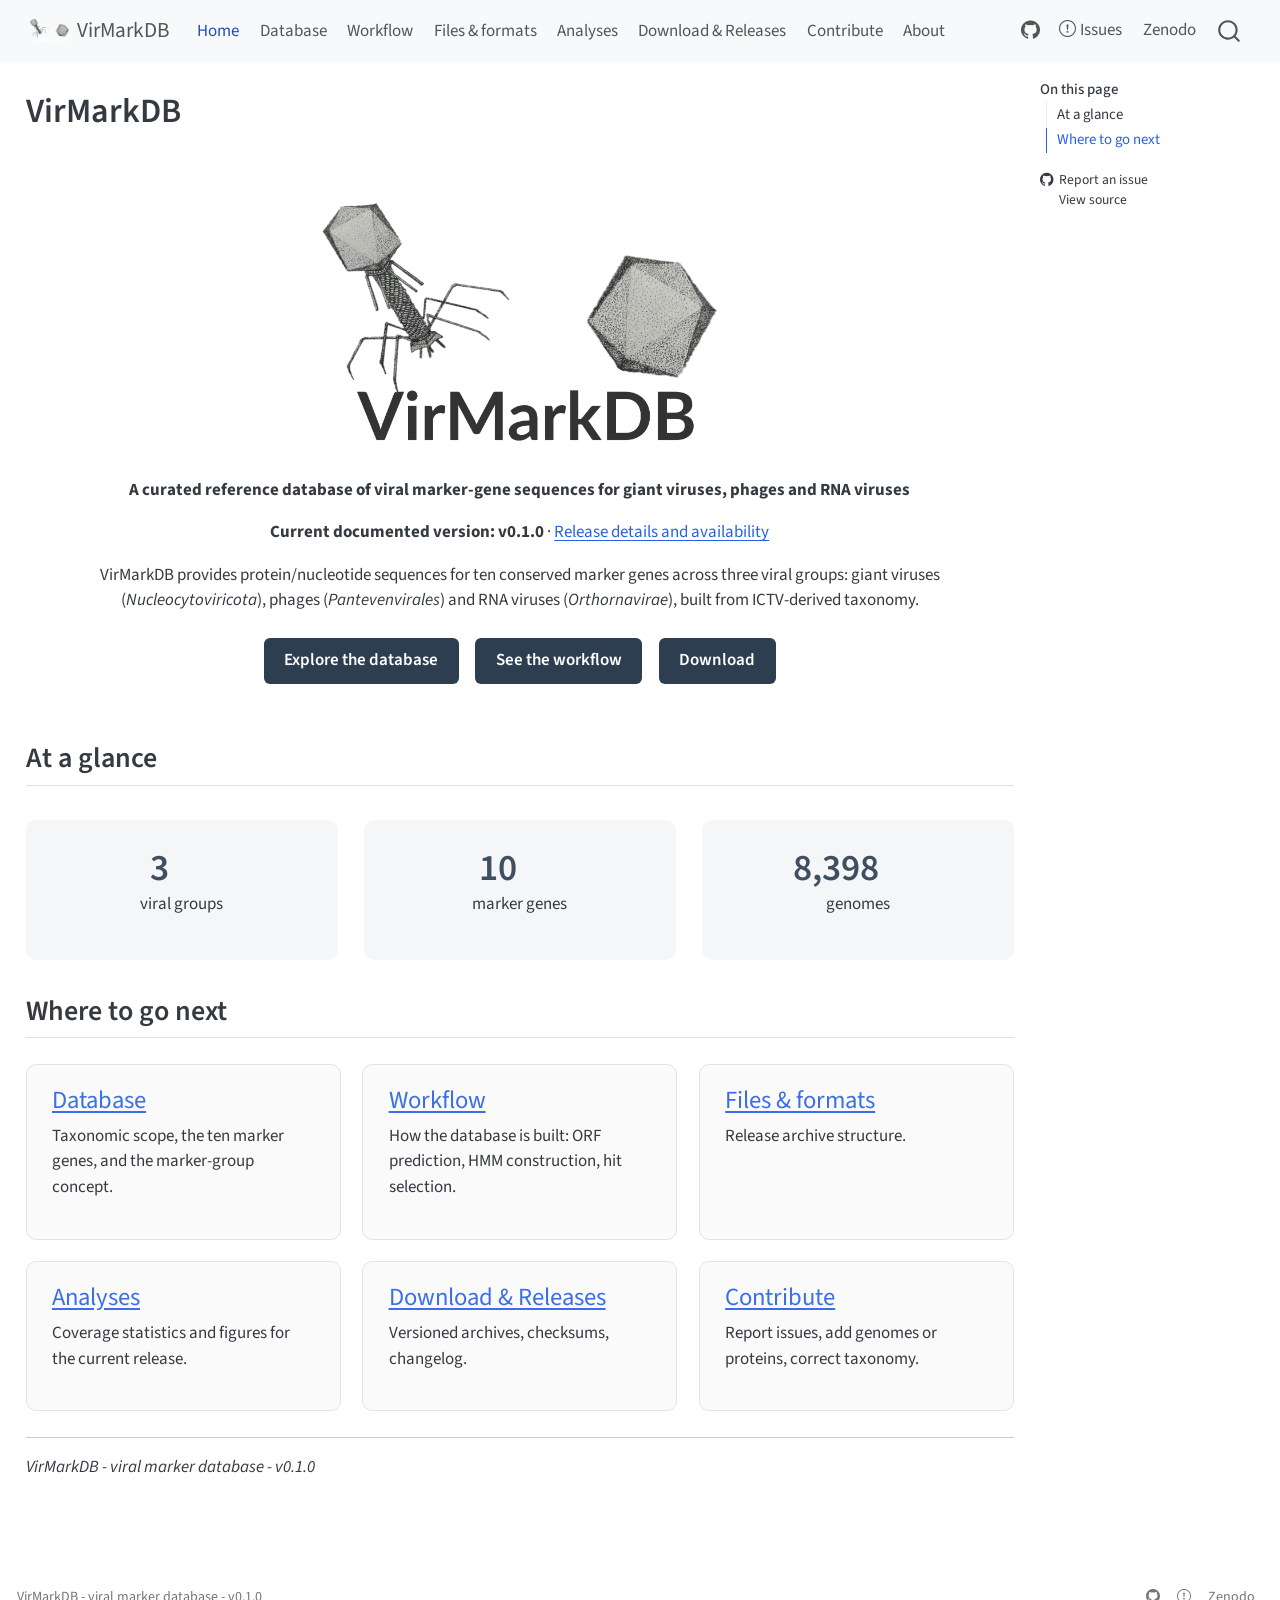
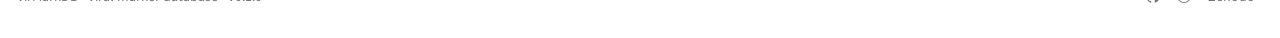
==== commit 6f52f7e8: "Built site for gh-pages" ====
--- a/index.html
+++ b/index.html
@@ -206,7 +206,7 @@
 <p>marker genes</p>
 </section>
 <section id="section-2" class="level3 snapshot-card">
-<h3 class="anchored" data-anchor-id="section-2">8,024</h3>
+<h3 class="anchored" data-anchor-id="section-2">8,398</h3>
 <p>genomes</p>
 </section>
 </div>
